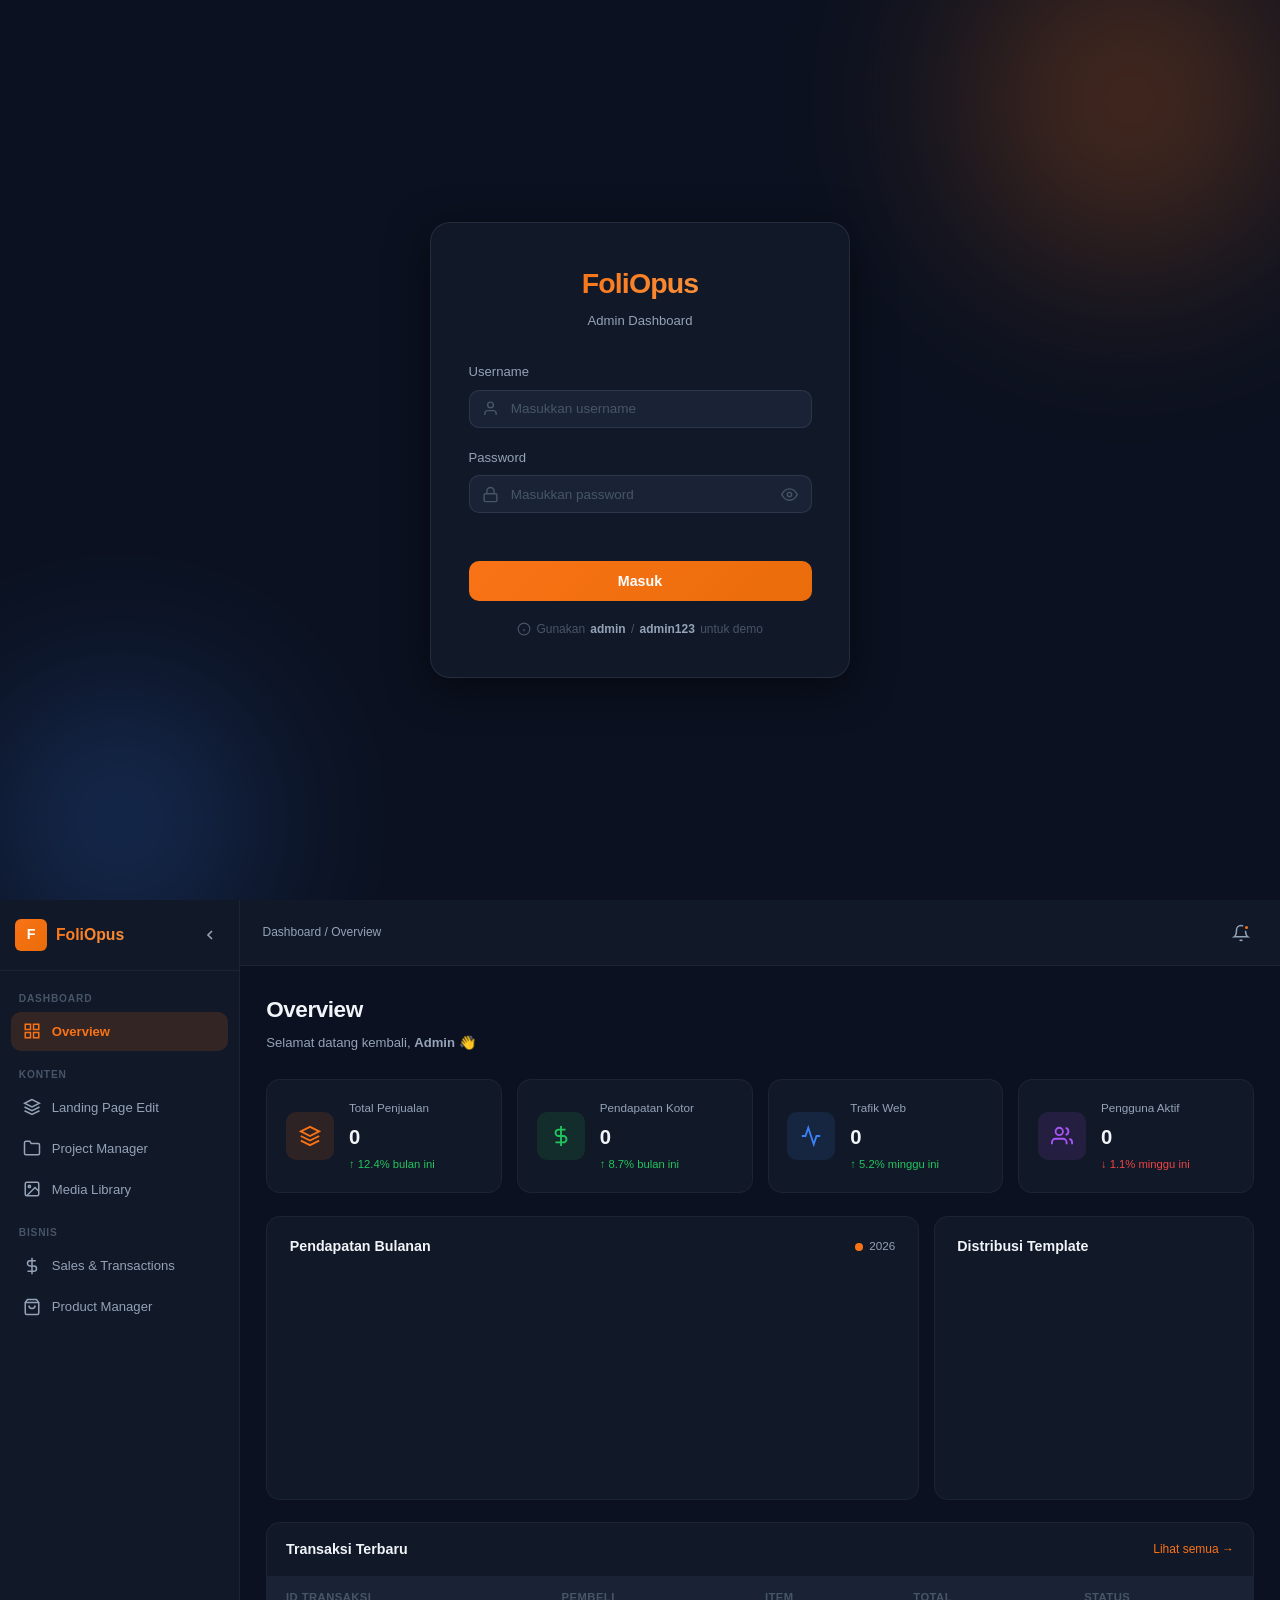
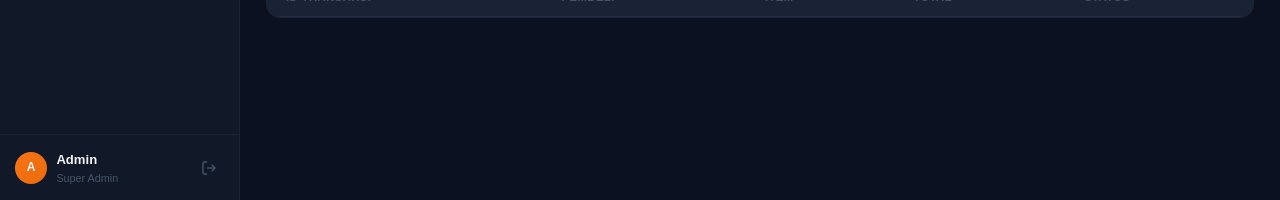
==== admin/index.html @ 8c96b535 "Update" ====
<!DOCTYPE html>
<html lang="id">
<head>
  <meta charset="UTF-8" />
  <meta name="viewport" content="width=device-width, initial-scale=1.0" />
  <title>FoliOpus Admin</title>
  <link rel="stylesheet" href="style.css" />
  <link rel="preconnect" href="[fonts.googleapis.com](https://fonts.googleapis.com)" />
  <link rel="preconnect" href="[fonts.gstatic.com](https://fonts.gstatic.com)" crossorigin />
  <link href="[fonts.googleapis.com](https://fonts.googleapis.com/css2?family=Inter:wght@300;400;500;600;700;800&display=swap)" rel="stylesheet" />
  <script src="[cdn.jsdelivr.net](https://cdn.jsdelivr.net/npm/chart.js@4.4.0/dist/chart.umd.min.js)"></script>
</head>
<body>
 <!-- ===================== LOGIN PAGE ===================== -->
  <div id="login-page" class="login-page">
    <div class="login-bg-orb orb-1"></div>
    <div class="login-bg-orb orb-2"></div>

    <div class="login-card">
      <div class="login-brand">
        <span class="brand-logo">FoliOpus</span>
        <p class="brand-subtitle">Admin Dashboard</p>
      </div>

      <form id="login-form" novalidate>
        <div class="form-group">
          <label for="username">Username</label>
          <div class="input-wrapper">
            <svg class="input-icon" viewBox="0 0 24 24" fill="none" stroke="currentColor" stroke-width="2">
              <path d="M20 21v-2a4 4 0 0 0-4-4H8a4 4 0 0 0-4 4v2"/>
              <circle cx="12" cy="7" r="4"/>
            </svg>
            <input type="text" id="username" placeholder="Masukkan username" autocomplete="username" />
          </div>
        </div>

        <div class="form-group">
          <label for="password">Password</label>
          <div class="input-wrapper">
            <svg class="input-icon" viewBox="0 0 24 24" fill="none" stroke="currentColor" stroke-width="2">
              <rect x="3" y="11" width="18" height="11" rx="2" ry="2"/>
              <path d="M7 11V7a5 5 0 0 1 10 0v4"/>
            </svg>
            <input type="password" id="password" placeholder="Masukkan password" autocomplete="current-password" />
            <button type="button" class="toggle-password" id="toggle-pw" aria-label="Toggle password">
              <svg id="eye-icon" viewBox="0 0 24 24" fill="none" stroke="currentColor" stroke-width="2">
                <path d="M1 12s4-8 11-8 11 8 11 8-4 8-11 8-11-8-11-8z"/>
                <circle cx="12" cy="12" r="3"/>
              </svg>
            </button>
          </div>
        </div>

        <div id="login-error" class="login-error" aria-live="polite"></div>

        <button type="submit" class="btn-login" id="btn-login">
          <span id="btn-login-text">Masuk</span>
          <span id="btn-login-spinner" class="spinner" hidden></span>
        </button>
      </form>

      <p class="login-hint">
        <svg viewBox="0 0 24 24" fill="none" stroke="currentColor" stroke-width="2" width="14" height="14">
          <circle cx="12" cy="12" r="10"/><path d="M12 16v-4M12 8h.01"/>
        </svg>
        Gunakan <strong>admin</strong> / <strong>admin123</strong> untuk demo
      </p>
    </div>
  </div>
  <!-- ===================== ADMIN APP ===================== -->
  <div id="admin-app" class="admin-app" hidden>

    <!-- SIDEBAR -->
    <aside class="sidebar" id="sidebar">
      <div class="sidebar-header">
        <div class="sidebar-brand">
          <div class="sidebar-brand-icon">F</div>
          <span>FoliOpus</span>
        </div>
        <button class="sidebar-toggle" id="sidebar-toggle" aria-label="Toggle Sidebar">
          <svg viewBox="0 0 24 24" fill="none" stroke="currentColor" stroke-width="2.5">
            <path d="M15 18l-6-6 6-6"/>
          </svg>
        </button>
      </div>

      <nav class="sidebar-nav">
        <!-- Dashboard -->
        <div class="nav-section">
          <span class="nav-section-label">Dashboard</span>
          <ul>
            <li>
              <a href="#" class="nav-link active" data-page="overview">
                <svg viewBox="0 0 24 24" fill="none" stroke="currentColor" stroke-width="2">
                  <rect x="3" y="3" width="7" height="7"/><rect x="14" y="3" width="7" height="7"/>
                  <rect x="3" y="14" width="7" height="7"/><rect x="14" y="14" width="7" height="7"/>
                </svg>
                <span>Overview</span>
              </a>
            </li>
          </ul>
        </div>

        <!-- Konten -->
        <div class="nav-section">
          <span class="nav-section-label">Konten</span>
          <ul>
            <li>
              <a href="#" class="nav-link" data-page="landing">
                <svg viewBox="0 0 24 24" fill="none" stroke="currentColor" stroke-width="2">
                  <path d="M12 2L2 7l10 5 10-5-10-5z"/>
                  <path d="M2 17l10 5 10-5M2 12l10 5 10-5"/>
                </svg>
                <span>Landing Page Edit</span>
              </a>
            </li>
            <li>
              <a href="#" class="nav-link" data-page="projects">
                <svg viewBox="0 0 24 24" fill="none" stroke="currentColor" stroke-width="2">
                  <path d="M22 19a2 2 0 0 1-2 2H4a2 2 0 0 1-2-2V5a2 2 0 0 1 2-2h5l2 3h9a2 2 0 0 1 2 2z"/>
                </svg>
                <span>Project Manager</span>
              </a>
            </li>
            <li>
              <a href="#" class="nav-link" data-page="media">
                <svg viewBox="0 0 24 24" fill="none" stroke="currentColor" stroke-width="2">
                  <rect x="3" y="3" width="18" height="18" rx="2"/>
                  <circle cx="8.5" cy="8.5" r="1.5"/>
                  <polyline points="21 15 16 10 5 21"/>
                </svg>
                <span>Media Library</span>
              </a>
            </li>
          </ul>
        </div>

        <!-- Bisnis -->
        <div class="nav-section">
          <span class="nav-section-label">Bisnis</span>
          <ul>
            <li>
              <a href="#" class="nav-link" data-page="sales">
                <svg viewBox="0 0 24 24" fill="none" stroke="currentColor" stroke-width="2">
                  <line x1="12" y1="1" x2="12" y2="23"/>
                  <path d="M17 5H9.5a3.5 3.5 0 0 0 0 7h5a3.5 3.5 0 0 1 0 7H6"/>
                </svg>
                <span>Sales & Transactions</span>
              </a>
            </li>
            <li>
              <a href="#" class="nav-link" data-page="products">
                <svg viewBox="0 0 24 24" fill="none" stroke="currentColor" stroke-width="2">
                  <path d="M6 2L3 6v14a2 2 0 0 0 2 2h14a2 2 0 0 0 2-2V6l-3-4z"/>
                  <line x1="3" y1="6" x2="21" y2="6"/><path d="M16 10a4 4 0 0 1-8 0"/>
                </svg>
                <span>Product Manager</span>
              </a>
            </li>
          </ul>
        </div>
      </nav>

      <div class="sidebar-footer">
        <div class="user-info">
          <div class="user-avatar">A</div>
          <div class="user-meta">
            <span class="user-name">Admin</span>
            <span class="user-role">Super Admin</span>
          </div>
        </div>
        <button class="btn-logout" id="btn-logout" title="Keluar">
          <svg viewBox="0 0 24 24" fill="none" stroke="currentColor" stroke-width="2">
            <path d="M9 21H5a2 2 0 0 1-2-2V5a2 2 0 0 1 2-2h4"/>
            <polyline points="16 17 21 12 16 7"/><line x1="21" y1="12" x2="9" y2="12"/>
          </svg>
        </button>
      </div>
    </aside>

    <!-- MAIN CONTENT -->
    <main class="main-content" id="main-content">

      <!-- TOP BAR -->
      <header class="topbar">
        <div class="topbar-left">
          <button class="mobile-menu-btn" id="mobile-menu-btn" aria-label="Open menu">
            <svg viewBox="0 0 24 24" fill="none" stroke="currentColor" stroke-width="2.5">
              <line x1="3" y1="6" x2="21" y2="6"/>
              <line x1="3" y1="12" x2="21" y2="12"/>
              <line x1="3" y1="18" x2="21" y2="18"/>
            </svg>
          </button>
          <div class="breadcrumb">
            <span id="breadcrumb-text">Dashboard / Overview</span>
          </div>
        </div>
        <div class="topbar-right">
          <div class="topbar-date" id="topbar-date"></div>
          <div class="topbar-notif">
            <svg viewBox="0 0 24 24" fill="none" stroke="currentColor" stroke-width="2">
              <path d="M18 8A6 6 0 0 0 6 8c0 7-3 9-3 9h18s-3-2-3-9"/>
              <path d="M13.73 21a2 2 0 0 1-3.46 0"/>
            </svg>
            <span class="notif-dot"></span>
          </div>
        </div>
      </header>

      <!-- PAGE VIEWS -->
      <div class="page-container">

        <!-- ===== OVERVIEW ===== -->
        <section class="page-view active" id="page-overview">
          <div class="page-header">
            <h1>Overview</h1>
            <p>Selamat datang kembali, <strong>Admin</strong> 👋</p>
          </div>

          <div class="stats-grid">
            <div class="stat-card">
              <div class="stat-icon" style="--icon-color: #f97316; --icon-bg: rgba(249,115,22,0.12)">
                <svg viewBox="0 0 24 24" fill="none" stroke="currentColor" stroke-width="2">
                  <path d="M12 2L2 7l10 5 10-5-10-5z"/><path d="M2 17l10 5 10-5M2 12l10 5 10-5"/>
                </svg>
              </div>
              <div class="stat-info">
                <span class="stat-label">Total Penjualan</span>
                <span class="stat-value" data-target="1284">0</span>
                <span class="stat-delta positive">↑ 12.4% bulan ini</span>
              </div>
            </div>
            <div class="stat-card">
              <div class="stat-icon" style="--icon-color: #22c55e; --icon-bg: rgba(34,197,94,0.12)">
                <svg viewBox="0 0 24 24" fill="none" stroke="currentColor" stroke-width="2">
                  <line x1="12" y1="1" x2="12" y2="23"/>
                  <path d="M17 5H9.5a3.5 3.5 0 0 0 0 7h5a3.5 3.5 0 0 1 0 7H6"/>
                </svg>
              </div>
              <div class="stat-info">
                <span class="stat-label">Pendapatan Kotor</span>
                <span class="stat-value" data-target="128400000" data-prefix="Rp " data-format="currency">0</span>
                <span class="stat-delta positive">↑ 8.7% bulan ini</span>
              </div>
            </div>
            <div class="stat-card">
              <div class="stat-icon" style="--icon-color: #3b82f6; --icon-bg: rgba(59,130,246,0.12)">
                <svg viewBox="0 0 24 24" fill="none" stroke="currentColor" stroke-width="2">
                  <polyline points="22 12 18 12 15 21 9 3 6 12 2 12"/>
                </svg>
              </div>
              <div class="stat-info">
                <span class="stat-label">Trafik Web</span>
                <span class="stat-value" data-target="45320">0</span>
                <span class="stat-delta positive">↑ 5.2% minggu ini</span>
              </div>
            </div>
            <div class="stat-card">
              <div class="stat-icon" style="--icon-color: #a855f7; --icon-bg: rgba(168,85,247,0.12)">
                <svg viewBox="0 0 24 24" fill="none" stroke="currentColor" stroke-width="2">
                  <path d="M17 21v-2a4 4 0 0 0-4-4H5a4 4 0 0 0-4 4v2"/>
                  <circle cx="9" cy="7" r="4"/>
                  <path d="M23 21v-2a4 4 0 0 0-3-3.87M16 3.13a4 4 0 0 1 0 7.75"/>
                </svg>
              </div>
              <div class="stat-info">
                <span class="stat-label">Pengguna Aktif</span>
                <span class="stat-value" data-target="3871">0</span>
                <span class="stat-delta negative">↓ 1.1% minggu ini</span>
              </div>
            </div>
          </div>

          <div class="overview-charts">
            <div class="chart-card wide">
              <div class="chart-header">
                <h3>Pendapatan Bulanan</h3>
                <div class="chart-legend">
                  <span class="legend-dot" style="background: var(--accent)"></span> 2026
                </div>
              </div>
              <canvas id="revenueChart" height="100"></canvas>
            </div>
            <div class="chart-card">
              <div class="chart-header"><h3>Distribusi Template</h3></div>
              <canvas id="templateChart" height="200"></canvas>
            </div>
          </div>

          <div class="recent-table-card">
            <div class="table-header">
              <h3>Transaksi Terbaru</h3>
              <a href="#" class="link-all" data-page="sales">Lihat semua →</a>
            </div>
            <div class="table-responsive">
              <table class="data-table">
                <thead>
                  <tr>
                    <th>ID Transaksi</th><th>Pembeli</th><th>Item</th><th>Total</th><th>Status</th>
                  </tr>
                </thead>
                <tbody id="overview-tx-body"></tbody>
              </table>
            </div>
          </div>
        </section>

        <!-- ===== LANDING PAGE EDIT ===== -->
        <section class="page-view" id="page-landing">
          <div class="page-header">
            <h1>Landing Page Edit</h1>
            <p>Dynamic Hero Manager — ubah konten utama halaman publik</p>
          </div>

          <div class="editor-layout">
            <!-- Form Panel -->
            <div class="editor-form-panel">
              <div class="form-card">
                <h3 class="form-section-title">
                  <svg viewBox="0 0 24 24" fill="none" stroke="currentColor" stroke-width="2" width="18" height="18">
                    <path d="M11 4H4a2 2 0 0 0-2 2v14a2 2 0 0 0 2 2h14a2 2 0 0 0 2-2v-7"/>
                    <path d="M18.5 2.5a2.121 2.121 0 0 1 3 3L12 15l-4 1 1-4 9.5-9.5z"/>
                  </svg>
                  Teks Hero
                </h3>
                <div class="form-row">
                  <label>Judul Utama</label>
                  <input type="text" id="lp-title" value="Bangun kariermu dengan FoliOpus" class="form-input" />
                </div>
                <div class="form-row">
                  <label>Tagline / Deskripsi</label>
                  <textarea id="lp-tagline" class="form-input form-textarea" rows="3">Bangun personal branding lewat portofolio digital interaktif yang menampilkan identitas dan karya terbaikmu secara elegan dan mudah diakses</textarea>
                </div>
                <div class="form-row">
                  <label>Teks Tombol CTA</label>
                  <input type="text" id="lp-cta" value="Coba FoliOpus Sekarang" class="form-input" />
                </div>
              </div>

              <div class="form-card">
                <h3 class="form-section-title">
                  <svg viewBox="0 0 24 24" fill="none" stroke="currentColor" stroke-width="2" width="18" height="18">
                    <circle cx="12" cy="12" r="10"/>
                    <path d="M12 8v4M12 16h.01"/>
                  </svg>
                  Warna & Visual
                </h3>
                <div class="form-row form-row-inline">
                  <div>
                    <label>Warna Aksen</label>
                    <div class="color-input-wrap">
                      <input type="color" id="lp-accent" value="#f97316" class="color-picker" />
                      <input type="text" id="lp-accent-hex" value="#f97316" class="form-input color-hex" />
                    </div>
                  </div>
                  <div>
                    <label>Warna Background</label>
                    <div class="color-input-wrap">
                      <input type="color" id="lp-bg" value="#0d1526" class="color-picker" />
                      <input type="text" id="lp-bg-hex" value="#0d1526" class="form-input color-hex" />
                    </div>
                  </div>
                </div>
                <div class="form-row">
                  <label>Gaya Background Hero</label>
                  <select id="lp-bg-style" class="form-input form-select">
                    <option value="solid">Solid Color</option>
                    <option value="gradient" selected>Gradient Radial</option>
                    <option value="mesh">Gradient Mesh</option>
                  </select>
                </div>
              </div>

              <div class="form-card">
                <h3 class="form-section-title">
                  <svg viewBox="0 0 24 24" fill="none" stroke="currentColor" stroke-width="2" width="18" height="18">
                    <polyline points="22 12 18 12 15 21 9 3 6 12 2 12"/>
                  </svg>
                  Fitur Unggulan
                </h3>
                <div id="features-list" class="features-list"></div>
                <button class="btn-secondary btn-sm" id="add-feature-btn">+ Tambah Fitur</button>
              </div>

              <div class="form-actions">
                <button class="btn-secondary" id="lp-reset">Reset</button>
                <button class="btn-primary" id="lp-save">
                  <svg viewBox="0 0 24 24" fill="none" stroke="currentColor" stroke-width="2" width="16" height="16">
                    <path d="M19 21H5a2 2 0 0 1-2-2V5a2 2 0 0 1 2-2h11l5 5v11a2 2 0 0 1-2 2z"/>
                    <polyline points="17 21 17 13 7 13 7 21"/>
                    <polyline points="7 3 7 8 15 8"/>
                  </svg>
                  Simpan Perubahan
                </button>
              </div>
            </div>

            <!-- Live Preview -->
            <div class="editor-preview-panel">
              <div class="preview-label">
                <svg viewBox="0 0 24 24" fill="none" stroke="currentColor" stroke-width="2" width="14" height="14">
                  <path d="M1 12s4-8 11-8 11 8 11 8-4 8-11 8-11-8-11-8z"/><circle cx="12" cy="12" r="3"/>
                </svg>
                Live Preview
              </div>
              <div class="preview-browser">
                <div class="browser-bar">
                  <div class="browser-dots">
                    <span></span><span></span><span></span>
                  </div>
                  <div class="browser-url">foliopus.id</div>
                </div>
                <div class="preview-content" id="lp-preview">
                  <!-- Rendered by JS -->
                </div>
              </div>
            </div>
          </div>
        </section>

        <!-- ===== PROJECT MANAGER ===== -->
        <section class="page-view" id="page-projects">
          <div class="page-header">
            <h1>Project Manager</h1>
            <p>Kelola proyek portofolio yang tampil di platform</p>
          </div>

          <div class="toolbar">
            <div class="search-box">
              <svg viewBox="0 0 24 24" fill="none" stroke="currentColor" stroke-width="2">
                <circle cx="11" cy="11" r="8"/><line x1="21" y1="21" x2="16.65" y2="16.65"/>
              </svg>
              <input type="text" id="project-search" placeholder="Cari proyek..." class="search-input" />
            </div>
            <button class="btn-primary" id="add-project-btn">
              <svg viewBox="0 0 24 24" fill="none" stroke="currentColor" stroke-width="2" width="16" height="16">
                <line x1="12" y1="5" x2="12" y2="19"/><line x1="5" y1="12" x2="19" y2="12"/>
              </svg>
              Tambah Proyek
            </button>
          </div>

          <div class="project-grid" id="project-grid"></div>
        </section>

        <!-- ===== MEDIA LIBRARY ===== -->
        <section class="page-view" id="page-media">
          <div class="page-header">
            <h1>Media Library</h1>
            <p>Manajemen aset gambar dan file media</p>
          </div>

          <div class="toolbar">
            <div class="search-box">
              <svg viewBox="0 0 24 24" fill="none" stroke="currentColor" stroke-width="2">
                <circle cx="11" cy="11" r="8"/><line x1="21" y1="21" x2="16.65" y2="16.65"/>
              </svg>
              <input type="text" placeholder="Cari media..." class="search-input" />
            </div>
            <div class="toolbar-right">
              <select class="form-input form-select select-sm">
                <option>Semua Tipe</option>
                <option>Gambar</option>
                <option>Banner</option>
                <option>Thumbnail</option>
              </select>
              <label class="btn-primary upload-label" for="media-upload">
                <svg viewBox="0 0 24 24" fill="none" stroke="currentColor" stroke-width="2" width="16" height="16">
                  <path d="M21 15v4a2 2 0 0 1-2 2H5a2 2 0 0 1-2-2v-4"/>
                  <polyline points="17 8 12 3 7 8"/><line x1="12" y1="3" x2="12" y2="15"/>
                </svg>
                Upload Media
              </label>
              <input type="file" id="media-upload" accept="image/*" hidden multiple />
            </div>
          </div>

          <div class="media-stats-bar">
            <span id="media-count">12 file</span>
            <span>·</span>
            <span>Kapasitas: <strong>24.6 MB</strong> / 5000 MB</span>
            <div class="storage-bar">
              <div class="storage-fill" style="width: 4.9%"></div>
            </div>
          </div>

          <div class="media-grid" id="media-grid"></div>
        </section>

        <!-- ===== SALES & TRANSACTIONS ===== -->
        <section class="page-view" id="page-sales">
          <div class="page-header">
            <h1>Sales & Transactions</h1>
            <p>Riwayat transaksi dan analitik pendapatan</p>
          </div>

          <div class="sales-charts">
            <div class="chart-card wide">
              <div class="chart-header">
                <h3>Pendapatan Harian (30 Hari Terakhir)</h3>
              </div>
              <canvas id="dailyRevenueChart" height="80"></canvas>
            </div>
            <div class="chart-card">
              <div class="chart-header"><h3>Status Transaksi</h3></div>
              <canvas id="statusChart" height="200"></canvas>
            </div>
          </div>

          <div class="table-card">
            <div class="table-header">
              <h3>Riwayat Transaksi</h3>
              <div class="table-actions">
                <div class="search-box">
                  <svg viewBox="0 0 24 24" fill="none" stroke="currentColor" stroke-width="2">
                    <circle cx="11" cy="11" r="8"/><line x1="21" y1="21" x2="16.65" y2="16.65"/>
                  </svg>
                  <input type="text" id="tx-search" placeholder="Cari transaksi..." class="search-input" />
                </div>
                <select id="tx-filter" class="form-input form-select select-sm">
                  <option value="all">Semua Status</option>
                  <option value="sukses">Sukses</option>
                  <option value="pending">Pending</option>
                  <option value="gagal">Gagal</option>
                </select>
              </div>
            </div>
            <div class="table-responsive">
              <table class="data-table">
                <thead>
                  <tr>
                    <th>ID Transaksi</th>
                    <th>Tanggal</th>
                    <th>Nama Pembeli</th>
                    <th>Item</th>
                    <th>Total</th>
                    <th>Status</th>
                    <th>Aksi</th>
                  </tr>
                </thead>
                <tbody id="tx-table-body"></tbody>
              </table>
            </div>
            <div class="pagination" id="tx-pagination"></div>
          </div>
        </section>

        <!-- ===== PRODUCT MANAGER ===== -->
        <section class="page-view" id="page-products">
          <div class="page-header">
            <h1>Product Manager</h1>
            <p>Kelola inventaris produk, harga, dan deskripsi</p>
          </div>

          <div class="product-layout">
            <!-- Product List -->
            <div class="product-list-panel">
              <div class="toolbar" style="margin-bottom: 1.25rem;">
                <h3 style="font-size: 1rem; font-weight: 600;">Daftar Produk</h3>
                <button class="btn-primary" id="add-product-btn">+ Tambah Produk</button>
              </div>
              <div id="product-cards"></div>
            </div>

            <!-- Product Form -->
            <div class="product-form-panel" id="product-form-panel">
              <div class="form-card">
                <h3 class="form-section-title" id="product-form-title">Detail Produk</h3>
                <input type="hidden" id="product-id" />
                <div class="form-row">
                  <label>Nama Produk</label>
                  <input type="text" id="product-name" class="form-input" placeholder="Nama produk" />
                </div>
                <div class="form-row">
                  <label>Deskripsi</label>
                  <textarea id="product-desc" class="form-input form-textarea" rows="3" placeholder="Deskripsi singkat produk"></textarea>
                </div>
                <div class="form-row form-row-inline">
                  <div>
                    <label>Harga (Rp)</label>
                    <input type="number" id="product-price" class="form-input" placeholder="0" min="0" />
                  </div>
                  <div>
                    <label>Stok</label>
                    <input type="number" id="product-stock" class="form-input" placeholder="0" min="0" />
                  </div>
                </div>
                <div class="form-row">
                  <label>Kategori</label>
                  <select id="product-category" class="form-input form-select">
                    <option value="starter">Starter</option>
                    <option value="pro">Pro</option>
                    <option value="premium">Premium</option>
                  </select>
                </div>
                <div class="form-row">
                  <label>Status</label>
                  <div class="toggle-group">
                    <label class="toggle-switch">
                      <input type="checkbox" id="product-active" checked />
                      <span class="toggle-slider"></span>
                    </label>
                    <span id="product-active-label">Aktif / Dijual</span>
                  </div>
                </div>
                <div class="form-actions">
                  <button class="btn-secondary" id="product-cancel">Batal</button>
                  <button class="btn-primary" id="product-save">Simpan Produk</button>
                </div>
              </div>
            </div>
          </div>
        </section>

      </div><!-- end page-container -->
    </main>
  </div><!-- end admin-app -->

  <!-- PROJECT MODAL -->
  <div class="modal-overlay" id="project-modal" hidden>
    <div class="modal">
      <div class="modal-header">
        <h3 id="modal-title">Tambah Proyek</h3>
        <button class="modal-close" id="modal-close">✕</button>
      </div>
      <div class="modal-body">
        <input type="hidden" id="modal-project-id" />
        <div class="form-row">
          <label>Nama Proyek</label>
          <input type="text" id="modal-project-name" class="form-input" placeholder="Nama proyek" />
        </div>
        <div class="form-row">
          <label>Kategori</label>
          <select id="modal-project-category" class="form-input form-select">
            <option>Web Design</option>
            <option>Branding</option>
            <option>UI/UX</option>
            <option>Mobile App</option>
            <option>Illustration</option>
          </select>
        </div>
        <div class="form-row">
          <label>Deskripsi</label>
          <textarea id="modal-project-desc" class="form-input form-textarea" rows="3" placeholder="Deskripsi proyek"></textarea>
        </div>
        <div class="form-row form-row-inline">
          <div>
            <label>Warna Thumbnail</label>
            <input type="color" id="modal-project-color" value="#f97316" class="color-picker" />
          </div>
          <div>
            <label>Status</label>
            <select id="modal-project-status" class="form-input form-select">
              <option value="published">Published</option>
              <option value="draft">Draft</option>
            </select>
          </div>
        </div>
      </div>
      <div class="modal-footer">
        <button class="btn-secondary" id="modal-cancel">Batal</button>
        <button class="btn-primary" id="modal-save">Simpan</button>
      </div>
    </div>
  </div>

  <!-- TOAST -->
  <div id="toast-container" class="toast-container"></div>

  <script src="script.js"></script>
</body>
</html>
---- admin/style.css ----
:root {
  --bg-base:        #0b1120;
  --bg-surface:     #111827;
  --bg-elevated:    #1a2336;
  --bg-hover:       #1f2d42;
  --bg-active:      #243044;

  --accent:         #f97316;
  --accent-hover:   #ea6c0a;
  --accent-muted:   rgba(249, 115, 22, 0.15);

  --text-primary:   #f1f5f9;
  --text-secondary: #94a3b8;
  --text-muted:     #475569;

  --border:         rgba(148, 163, 184, 0.08);
  --border-strong:  rgba(148, 163, 184, 0.15);

  --success:        #22c55e;
  --warning:        #eab308;
  --danger:         #ef4444;
  --info:           #3b82f6;

  --sidebar-width:       240px;
  --sidebar-collapsed:    68px;

  --radius-sm:    6px;
  --radius-md:    10px;
  --radius-lg:    14px;
  --radius-xl:    20px;
  --shadow-sm:    0 1px 3px rgba(0,0,0,0.4);
  --shadow-md:    0 4px 16px rgba(0,0,0,0.35);
  --shadow-lg:    0 10px 40px rgba(0,0,0,0.5);
  --transition:   0.2s ease;
}

*, *::before, *::after { box-sizing: border-box; margin: 0; padding: 0; }

html { font-size: 15px; scroll-behavior: smooth; }

body {
  font-family: 'Inter', -apple-system, BlinkMacSystemFont, sans-serif;
  background: var(--bg-base);
  color: var(--text-primary);
  line-height: 1.6;
  min-height: 100vh;
  overflow-x: hidden;
}

a { text-decoration: none; color: inherit; }
img { max-width: 100%; display: block; }
button { cursor: pointer; border: none; background: none; font-family: inherit; }
input, textarea, select { font-family: inherit; }
ul { list-style: none; }

::-webkit-scrollbar { width: 5px; height: 5px; }
::-webkit-scrollbar-track { background: transparent; }
::-webkit-scrollbar-thumb { background: var(--border-strong); border-radius: 99px; }

/* LOGIN PAGE */

.login-page {
  min-height: 100vh;
  display: flex;
  align-items: center;
  justify-content: center;
  background: var(--bg-base);
  position: relative;
  overflow: hidden;
}

.login-bg-orb {
  position: absolute;
  border-radius: 50%;
  filter: blur(80px);
  opacity: 0.35;
  pointer-events: none;
}
.orb-1 {
  width: 500px; height: 500px;
  background: radial-gradient(circle, #f97316 0%, transparent 70%);
  top: -150px; right: -100px;
}
.orb-2 {
  width: 400px; height: 400px;
  background: radial-gradient(circle, #3b82f6 0%, transparent 70%);
  bottom: -120px; left: -80px;
}

.login-card {
  position: relative;
  z-index: 1;
  background: var(--bg-surface);
  border: 1px solid var(--border-strong);
  border-radius: var(--radius-xl);
  padding: 2.5rem;
  width: min(420px, calc(100vw - 2rem));
  box-shadow: var(--shadow-lg);
  animation: fadeUp 0.4s ease both;
}

@keyframes fadeUp {
  from { opacity: 0; transform: translateY(20px); }
  to   { opacity: 1; transform: translateY(0); }
}

.login-brand {
  text-align: center;
  margin-bottom: 2rem;
}

.brand-logo {
  display: inline-block;
  font-size: 1.9rem;
  font-weight: 800;
  background: linear-gradient(135deg, #f97316, #fb923c);
  -webkit-background-clip: text;
  -webkit-text-fill-color: transparent;
  background-clip: text;
  letter-spacing: -0.03em;
}

.brand-subtitle {
  margin-top: 0.25rem;
  color: var(--text-secondary);
  font-size: 0.875rem;
}

.form-group {
  margin-bottom: 1.25rem;
}

.form-group label {
  display: block;
  margin-bottom: 0.5rem;
  font-size: 0.875rem;
  font-weight: 500;
  color: var(--text-secondary);
}

.input-wrapper {
  position: relative;
  display: flex;
  align-items: center;
}

.input-icon {
  position: absolute;
  left: 0.875rem;
  width: 17px; height: 17px;
  color: var(--text-muted);
  pointer-events: none;
  flex-shrink: 0;
}

.input-wrapper input {
  width: 100%;
  padding: 0.7rem 2.75rem;
  background: var(--bg-elevated);
  border: 1px solid var(--border-strong);
  border-radius: var(--radius-md);
  color: var(--text-primary);
  font-size: 0.9rem;
  transition: border-color var(--transition), box-shadow var(--transition);
  outline: none;
}

.input-wrapper input:focus {
  border-color: var(--accent);
  box-shadow: 0 0 0 3px var(--accent-muted);
}

.input-wrapper input::placeholder { color: var(--text-muted); }

.toggle-password {
  position: absolute;
  right: 0.875rem;
  width: 18px; height: 18px;
  color: var(--text-muted);
  display: flex; align-items: center; justify-content: center;
  transition: color var(--transition);
}
.toggle-password:hover { color: var(--text-secondary); }
.toggle-password svg { width: 17px; height: 17px; }

.login-error {
  font-size: 0.85rem;
  color: var(--danger);
  min-height: 1.2rem;
  margin-bottom: 0.75rem;
  text-align: center;
}

.btn-login {
  width: 100%;
  padding: 0.8rem;
  background: linear-gradient(135deg, var(--accent), var(--accent-hover));
  color: #fff;
  font-size: 0.95rem;
  font-weight: 600;
  border-radius: var(--radius-md);
  transition: opacity var(--transition), transform var(--transition);
  display: flex; align-items: center; justify-content: center; gap: 0.5rem;
}

.btn-login:hover { opacity: 0.9; transform: translateY(-1px); }
.btn-login:active { transform: translateY(0); }

.spinner {
  width: 18px; height: 18px;
  border: 2px solid rgba(255,255,255,0.3);
  border-top-color: #fff;
  border-radius: 50%;
  animation: spin 0.7s linear infinite;
}

@keyframes spin { to { transform: rotate(360deg); } }

.login-hint {
  margin-top: 1.25rem;
  text-align: center;
  font-size: 0.8rem;
  color: var(--text-muted);
  display: flex; align-items: center; justify-content: center; gap: 0.35rem;
}
.login-hint strong { color: var(--text-secondary); }

/* ADMIN APP LAYOUT */

.admin-app {
  display: flex;
  height: 100vh;
  overflow: hidden;
}

.sidebar {
  width: var(--sidebar-width);
  background: var(--bg-surface);
  border-right: 1px solid var(--border);
  display: flex;
  flex-direction: column;
  transition: width var(--transition);
  flex-shrink: 0;
  overflow: hidden;
  z-index: 100;
}

.sidebar.collapsed {
  width: var(--sidebar-collapsed);
}

.sidebar-header {
  display: flex;
  align-items: center;
  justify-content: space-between;
  padding: 1.25rem 1rem;
  border-bottom: 1px solid var(--border);
  min-height: 66px;
}

.sidebar-brand {
  display: flex;
  align-items: center;
  gap: 0.6rem;
  overflow: hidden;
  white-space: nowrap;
}

.sidebar-brand-icon {
  width: 32px; height: 32px;
  background: linear-gradient(135deg, var(--accent), var(--accent-hover));
  border-radius: var(--radius-sm);
  display: flex; align-items: center; justify-content: center;
  font-weight: 800;
  font-size: 0.95rem;
  flex-shrink: 0;
  color: #fff;
}

.sidebar-brand span {
  font-weight: 700;
  font-size: 1.05rem;
  background: linear-gradient(135deg, #f97316, #fb923c);
  -webkit-background-clip: text;
  -webkit-text-fill-color: transparent;
  background-clip: text;
  transition: opacity var(--transition), width var(--transition);
}

.sidebar.collapsed .sidebar-brand span { opacity: 0; width: 0; }
.sidebar.collapsed .nav-section-label { opacity: 0; }
.sidebar.collapsed .nav-link span { opacity: 0; width: 0; overflow: hidden; }

.sidebar-toggle {
  width: 28px; height: 28px;
  border-radius: var(--radius-sm);
  display: flex; align-items: center; justify-content: center;
  color: var(--text-secondary);
  transition: background var(--transition), color var(--transition), transform var(--transition);
  flex-shrink: 0;
}
.sidebar-toggle:hover { background: var(--bg-hover); color: var(--text-primary); }
.sidebar-toggle svg { width: 16px; height: 16px; }
.sidebar.collapsed .sidebar-toggle { transform: rotate(180deg); }

.sidebar-nav {
  flex: 1;
  overflow-y: auto;
  overflow-x: hidden;
  padding: 0.75rem 0.75rem;
}

.nav-section { margin-bottom: 0.5rem; }

.nav-section-label {
  display: block;
  font-size: 0.68rem;
  font-weight: 600;
  text-transform: uppercase;
  letter-spacing: 0.08em;
  color: var(--text-muted);
  padding: 0.6rem 0.5rem 0.3rem;
  white-space: nowrap;
  transition: opacity var(--transition);
}

.nav-link {
  display: flex;
  align-items: center;
  gap: 0.75rem;
  padding: 0.6rem 0.75rem;
  border-radius: var(--radius-md);
  color: var(--text-secondary);
  font-size: 0.875rem;
  font-weight: 500;
  white-space: nowrap;
  transition: background var(--transition), color var(--transition);
  margin-bottom: 2px;
}

.nav-link svg {
  width: 18px; height: 18px;
  flex-shrink: 0;
  transition: color var(--transition);
}

.nav-link span { transition: opacity var(--transition), width var(--transition); }

.nav-link:hover {
  background: var(--bg-hover);
  color: var(--text-primary);
}

.nav-link.active {
  background: var(--accent-muted);
  color: var(--accent);
  font-weight: 600;
}

.nav-link.active svg { color: var(--accent); }

.sidebar-footer {
  padding: 0.875rem 1rem;
  border-top: 1px solid var(--border);
  display: flex;
  align-items: center;
  gap: 0.75rem;
  overflow: hidden;
}

.user-info {
  display: flex;
  align-items: center;
  gap: 0.625rem;
  flex: 1;
  overflow: hidden;
  min-width: 0;
}

.user-avatar {
  width: 32px; height: 32px;
  background: linear-gradient(135deg, var(--accent), var(--accent-hover));
  border-radius: 50%;
  display: flex; align-items: center; justify-content: center;
  font-weight: 700;
  font-size: 0.8rem;
  flex-shrink: 0;
}

.user-meta {
  overflow: hidden;
  white-space: nowrap;
  transition: opacity var(--transition), width var(--transition);
}
.sidebar.collapsed .user-meta { opacity: 0; width: 0; }

.user-name {
  display: block;
  font-size: 0.875rem;
  font-weight: 600;
  color: var(--text-primary);
}

.user-role {
  display: block;
  font-size: 0.72rem;
  color: var(--text-muted);
}

.btn-logout {
  width: 30px; height: 30px;
  border-radius: var(--radius-sm);
  display: flex; align-items: center; justify-content: center;
  color: var(--text-muted);
  transition: background var(--transition), color var(--transition);
  flex-shrink: 0;
}
.btn-logout:hover { background: rgba(239,68,68,0.15); color: var(--danger); }
.btn-logout svg { width: 16px; height: 16px; }

/* MAIN CONTENT */
.main-content {
  flex: 1;
  display: flex;
  flex-direction: column;
  overflow: hidden;
  min-width: 0;
}

/* TOPBAR */
.topbar {
  height: 66px;
  background: var(--bg-surface);
  border-bottom: 1px solid var(--border);
  display: flex;
  align-items: center;
  justify-content: space-between;
  padding: 0 1.5rem;
  flex-shrink: 0;
  gap: 1rem;
}

.topbar-left {
  display: flex; align-items: center; gap: 0.875rem;
}

.mobile-menu-btn {
  display: none;
  width: 34px; height: 34px;
  border-radius: var(--radius-sm);
  align-items: center; justify-content: center;
  color: var(--text-secondary);
  transition: background var(--transition);
}
.mobile-menu-btn svg { width: 18px; height: 18px; }
.mobile-menu-btn:hover { background: var(--bg-hover); }

.breadcrumb {
  font-size: 0.8rem;
  color: var(--text-secondary);
}

.topbar-right {
  display: flex; align-items: center; gap: 1rem;
}

.topbar-date {
  font-size: 0.8rem;
  color: var(--text-muted);
}

.topbar-notif {
  position: relative;
  width: 34px; height: 34px;
  display: flex; align-items: center; justify-content: center;
  color: var(--text-secondary);
  cursor: pointer;
  border-radius: var(--radius-sm);
  transition: background var(--transition);
}
.topbar-notif:hover { background: var(--bg-hover); }
.topbar-notif svg { width: 18px; height: 18px; }
.notif-dot {
  position: absolute;
  top: 8px; right: 8px;
  width: 7px; height: 7px;
  background: var(--accent);
  border-radius: 50%;
  border: 2px solid var(--bg-surface);
}

/* PAGE CONTAINER */
.page-container {
  flex: 1;
  overflow-y: auto;
  padding: 1.75rem;
}

.page-view { display: none; animation: pageIn 0.2s ease both; }
.page-view.active { display: block; }

@keyframes pageIn {
  from { opacity: 0; transform: translateY(8px); }
  to   { opacity: 1; transform: translateY(0); }
}

.page-header {
  margin-bottom: 1.75rem;
}
.page-header h1 {
  font-size: 1.5rem;
  font-weight: 700;
  letter-spacing: -0.02em;
}
.page-header p {
  margin-top: 0.25rem;
  color: var(--text-secondary);
  font-size: 0.875rem;
}

/* OVERVIEW PAGE */

.stats-grid {
  display: grid;
  grid-template-columns: repeat(auto-fill, minmax(220px, 1fr));
  gap: 1rem;
  margin-bottom: 1.5rem;
}

.stat-card {
  background: var(--bg-surface);
  border: 1px solid var(--border);
  border-radius: var(--radius-lg);
  padding: 1.25rem;
  display: flex;
  align-items: center;
  gap: 1rem;
  transition: border-color var(--transition), transform var(--transition);
}

.stat-card:hover { border-color: var(--border-strong); transform: translateY(-2px); }

.stat-icon {
  width: 48px; height: 48px;
  border-radius: var(--radius-md);
  background: var(--icon-bg);
  color: var(--icon-color);
  display: flex; align-items: center; justify-content: center;
  flex-shrink: 0;
}
.stat-icon svg { width: 22px; height: 22px; }

.stat-info { min-width: 0; }
.stat-label {
  display: block;
  font-size: 0.78rem;
  color: var(--text-secondary);
  font-weight: 500;
  margin-bottom: 0.2rem;
}
.stat-value {
  display: block;
  font-size: 1.35rem;
  font-weight: 700;
  letter-spacing: -0.02em;
  white-space: nowrap;
  overflow: hidden;
  text-overflow: ellipsis;
}
.stat-delta {
  display: block;
  font-size: 0.75rem;
  margin-top: 0.15rem;
  font-weight: 500;
}
.stat-delta.positive { color: var(--success); }
.stat-delta.negative { color: var(--danger); }

.overview-charts, .sales-charts {
  display: grid;
  grid-template-columns: 1fr 320px;
  gap: 1rem;
  margin-bottom: 1.5rem;
}

.chart-card {
  background: var(--bg-surface);
  border: 1px solid var(--border);
  border-radius: var(--radius-lg);
  padding: 1.25rem 1.5rem;
}

.chart-card.wide { /* already full column */ }

.chart-header {
  display: flex;
  align-items: center;
  justify-content: space-between;
  margin-bottom: 1rem;
}
.chart-header h3 {
  font-size: 0.95rem;
  font-weight: 600;
}

.chart-legend {
  display: flex; align-items: center; gap: 0.4rem;
  font-size: 0.78rem;
  color: var(--text-secondary);
}
.legend-dot {
  width: 8px; height: 8px;
  border-radius: 50%;
  display: inline-block;
}

.recent-table-card, .table-card {
  background: var(--bg-surface);
  border: 1px solid var(--border);
  border-radius: var(--radius-lg);
  overflow: hidden;
}

.table-header {
  display: flex;
  align-items: center;
  justify-content: space-between;
  padding: 1rem 1.25rem;
  border-bottom: 1px solid var(--border);
  gap: 1rem;
  flex-wrap: wrap;
}
.table-header h3 { font-size: 0.95rem; font-weight: 600; }

.table-actions {
  display: flex; align-items: center; gap: 0.75rem; flex-wrap: wrap;
}

.link-all {
  font-size: 0.8rem;
  color: var(--accent);
  transition: opacity var(--transition);
}
.link-all:hover { opacity: 0.8; }

.table-responsive { overflow-x: auto; }

.data-table {
  width: 100%;
  border-collapse: collapse;
  font-size: 0.875rem;
}

.data-table th {
  text-align: left;
  padding: 0.7rem 1.25rem;
  font-size: 0.75rem;
  font-weight: 600;
  text-transform: uppercase;
  letter-spacing: 0.04em;
  color: var(--text-muted);
  border-bottom: 1px solid var(--border);
  white-space: nowrap;
  background: var(--bg-elevated);
}

.data-table td {
  padding: 0.8rem 1.25rem;
  border-bottom: 1px solid var(--border);
  color: var(--text-secondary);
  vertical-align: middle;
}

.data-table tr:last-child td { border-bottom: none; }

.data-table tbody tr {
  transition: background var(--transition);
}
.data-table tbody tr:hover { background: var(--bg-hover); }

.badge {
  display: inline-flex;
  align-items: center;
  padding: 0.2rem 0.65rem;
  border-radius: 999px;
  font-size: 0.73rem;
  font-weight: 600;
  letter-spacing: 0.02em;
}
.badge-success { background: rgba(34,197,94,0.12); color: var(--success); }
.badge-warning { background: rgba(234,179,8,0.12); color: var(--warning); }
.badge-danger  { background: rgba(239,68,68,0.12); color: var(--danger); }

.pagination {
  display: flex;
  align-items: center;
  justify-content: flex-end;
  gap: 0.4rem;
  padding: 0.875rem 1.25rem;
  border-top: 1px solid var(--border);
}

.pagination button {
  width: 32px; height: 32px;
  border-radius: var(--radius-sm);
  font-size: 0.8rem;
  font-weight: 500;
  color: var(--text-secondary);
  transition: background var(--transition), color var(--transition);
}
.pagination button:hover { background: var(--bg-hover); color: var(--text-primary); }
.pagination button.active { background: var(--accent-muted); color: var(--accent); font-weight: 700; }

/* LANDING PAGE EDITOR */

.editor-layout {
  display: grid;
  grid-template-columns: 1fr 1fr;
  gap: 1.5rem;
  align-items: start;
}

.editor-form-panel { display: flex; flex-direction: column; gap: 1.25rem; }

.form-card {
  background: var(--bg-surface);
  border: 1px solid var(--border);
  border-radius: var(--radius-lg);
  padding: 1.25rem;
}

.form-section-title {
  display: flex;
  align-items: center;
  gap: 0.5rem;
  font-size: 0.9rem;
  font-weight: 600;
  margin-bottom: 1rem;
  padding-bottom: 0.75rem;
  border-bottom: 1px solid var(--border);
  color: var(--text-primary);
}

.form-row {
  margin-bottom: 1rem;
}
.form-row:last-child { margin-bottom: 0; }

.form-row label {
  display: block;
  font-size: 0.8rem;
  font-weight: 500;
  color: var(--text-secondary);
  margin-bottom: 0.4rem;
}

.form-input {
  width: 100%;
  padding: 0.625rem 0.875rem;
  background: var(--bg-elevated);
  border: 1px solid var(--border-strong);
  border-radius: var(--radius-sm);
  color: var(--text-primary);
  font-size: 0.875rem;
  outline: none;
  transition: border-color var(--transition), box-shadow var(--transition);
}
.form-input:focus {
  border-color: var(--accent);
  box-shadow: 0 0 0 3px var(--accent-muted);
}
.form-input::placeholder { color: var(--text-muted); }

.form-textarea { resize: vertical; min-height: 80px; }

.form-select {
  cursor: pointer;
  appearance: none;
  background-image: url("data:image/svg+xml,%3Csvg xmlns='[w3.org](http://www.w3.org/2000/svg)' viewBox='0 0 24 24' fill='none' stroke='%2394a3b8' stroke-width='2'%3E%3Cpolyline points='6 9 12 15 18 9'/%3E%3C/svg%3E");
  background-repeat: no-repeat;
  background-position: right 0.75rem center;
  background-size: 14px;
  padding-right: 2.5rem;
}

.select-sm { width: auto; padding: 0.45rem 2rem 0.45rem 0.75rem; font-size: 0.8rem; }

.form-row-inline {
  display: grid;
  grid-template-columns: 1fr 1fr;
  gap: 0.75rem;
  margin-bottom: 1rem;
}

.color-input-wrap {
  display: flex; align-items: center; gap: 0.5rem;
}

.color-picker {
  width: 36px; height: 36px;
  border: none; border-radius: var(--radius-sm);
  cursor: pointer; padding: 2px;
  background: var(--bg-elevated);
  flex-shrink: 0;
}

.color-hex { flex: 1; }

.features-list { display: flex; flex-direction: column; gap: 0.5rem; margin-bottom: 0.75rem; }

.feature-item {
  display: flex; align-items: center; gap: 0.5rem;
}

.feature-item input {
  flex: 1;
  padding: 0.5rem 0.75rem;
  background: var(--bg-elevated);
  border: 1px solid var(--border-strong);
  border-radius: var(--radius-sm);
  color: var(--text-primary);
  font-size: 0.8rem;
  outline: none;
}
.feature-item input:focus { border-color: var(--accent); }

.feature-del {
  width: 28px; height: 28px;
  border-radius: var(--radius-sm);
  display: flex; align-items: center; justify-content: center;
  color: var(--text-muted);
  transition: background var(--transition), color var(--transition);
  flex-shrink: 0;
}
.feature-del:hover { background: rgba(239,68,68,0.12); color: var(--danger); }

.form-actions {
  display: flex; gap: 0.75rem; justify-content: flex-end; margin-top: 0.5rem;
}

.btn-primary {
  display: inline-flex; align-items: center; gap: 0.4rem;
  padding: 0.6rem 1.2rem;
  background: linear-gradient(135deg, var(--accent), var(--accent-hover));
  color: #fff;
  font-size: 0.875rem;
  font-weight: 600;
  border-radius: var(--radius-md);
  transition: opacity var(--transition), transform var(--transition);
  white-space: nowrap;
}
.btn-primary:hover { opacity: 0.9; transform: translateY(-1px); }
.btn-primary:active { transform: translateY(0); }

.btn-secondary {
  display: inline-flex; align-items: center; gap: 0.4rem;
  padding: 0.6rem 1.2rem;
  background: var(--bg-elevated);
  border: 1px solid var(--border-strong);
  color: var(--text-secondary);
  font-size: 0.875rem;
  font-weight: 500;
  border-radius: var(--radius-md);
  transition: background var(--transition), color var(--transition);
  white-space: nowrap;
}
.btn-secondary:hover { background: var(--bg-hover); color: var(--text-primary); }

.btn-sm { padding: 0.4rem 0.875rem; font-size: 0.8rem; }

.btn-icon {
  width: 30px; height: 30px;
  border-radius: var(--radius-sm);
  display: inline-flex; align-items: center; justify-content: center;
  font-size: 0.8rem;
  transition: background var(--transition), color var(--transition);
}
.btn-icon-edit  { background: rgba(59,130,246,0.1); color: var(--info); }
.btn-icon-delete{ background: rgba(239,68,68,0.1); color: var(--danger); }
.btn-icon-edit:hover  { background: rgba(59,130,246,0.25); }
.btn-icon-delete:hover{ background: rgba(239,68,68,0.25); }

.editor-preview-panel { position: sticky; top: 0; }

.preview-label {
  display: inline-flex;
  align-items: center;
  gap: 0.35rem;
  font-size: 0.75rem;
  font-weight: 500;
  color: var(--text-muted);
  margin-bottom: 0.5rem;
}

.preview-browser {
  border-radius: var(--radius-lg);
  border: 1px solid var(--border-strong);
  overflow: hidden;
  box-shadow: var(--shadow-md);
}

.browser-bar {
  background: var(--bg-elevated);
  padding: 0.6rem 0.875rem;
  display: flex;
  align-items: center;
  gap: 0.875rem;
  border-bottom: 1px solid var(--border);
}

.browser-dots { display: flex; gap: 0.35rem; }
.browser-dots span {
  width: 10px; height: 10px;
  border-radius: 50%;
  background: var(--border-strong);
}
.browser-dots span:nth-child(1) { background: #ef4444; }
.browser-dots span:nth-child(2) { background: #eab308; }
.browser-dots span:nth-child(3) { background: #22c55e; }

.browser-url {
  font-size: 0.75rem;
  color: var(--text-muted);
  background: var(--bg-base);
  padding: 0.2rem 0.75rem;
  border-radius: 999px;
  flex: 1;
  text-align: center;
}

.preview-content {
  min-height: 380px;
  overflow: hidden;
  position: relative;
}

/* PROJECT MANAGER */

.toolbar {
  display: flex;
  align-items: center;
  justify-content: space-between;
  gap: 0.875rem;
  margin-bottom: 1.5rem;
  flex-wrap: wrap;
}

.toolbar-right { display: flex; align-items: center; gap: 0.75rem; }

.search-box {
  position: relative;
  display: flex; align-items: center;
}
.search-box svg {
  position: absolute;
  left: 0.7rem;
  width: 15px; height: 15px;
  color: var(--text-muted);
  pointer-events: none;
}
.search-input {
  padding: 0.55rem 0.875rem 0.55rem 2.2rem;
  background: var(--bg-surface);
  border: 1px solid var(--border-strong);
  border-radius: var(--radius-md);
  color: var(--text-primary);
  font-size: 0.875rem;
  outline: none;
  min-width: 220px;
  transition: border-color var(--transition);
}
.search-input:focus { border-color: var(--accent); }
.search-input::placeholder { color: var(--text-muted); }

.project-grid {
  display: grid;
  grid-template-columns: repeat(auto-fill, minmax(260px, 1fr));
  gap: 1rem;
}

.project-card {
  background: var(--bg-surface);
  border: 1px solid var(--border);
  border-radius: var(--radius-lg);
  overflow: hidden;
  transition: border-color var(--transition), transform var(--transition);
}
.project-card:hover { border-color: var(--border-strong); transform: translateY(-3px); }

.project-thumb {
  height: 140px;
  display: flex; align-items: center; justify-content: center;
  font-size: 2.5rem;
  font-weight: 800;
  color: rgba(255,255,255,0.9);
}

.project-body { padding: 1rem; }

.project-name {
  font-weight: 600;
  font-size: 0.9rem;
  margin-bottom: 0.2rem;
}

.project-cat {
  font-size: 0.75rem;
  color: var(--text-muted);
  margin-bottom: 0.5rem;
}

.project-desc {
  font-size: 0.8rem;
  color: var(--text-secondary);
  margin-bottom: 0.875rem;
  line-height: 1.5;
  display: -webkit-box;
  -webkit-line-clamp: 2;
  line-clamp: 2;
  -webkit-box-orient: vertical;
  overflow: hidden;
}

.project-footer {
  display: flex;
  align-items: center;
  justify-content: space-between;
}

.project-actions { display: flex; gap: 0.4rem; }

/* MEDIA LIBRARY */

.media-stats-bar {
  display: flex;
  align-items: center;
  gap: 0.5rem;
  font-size: 0.8rem;
  color: var(--text-secondary);
  margin-bottom: 1.25rem;
  flex-wrap: wrap;
}

.storage-bar {
  flex: 1;
  max-width: 200px;
  height: 6px;
  background: var(--bg-elevated);
  border-radius: 999px;
  overflow: hidden;
}
.storage-fill {
  height: 100%;
  background: linear-gradient(90deg, var(--accent), var(--accent-hover));
  border-radius: 999px;
}

.media-grid {
  display: grid;
  grid-template-columns: repeat(auto-fill, minmax(150px, 1fr));
  gap: 0.875rem;
}

.media-item {
  border-radius: var(--radius-md);
  overflow: hidden;
  border: 1px solid var(--border);
  cursor: pointer;
  transition: border-color var(--transition), transform var(--transition);
  background: var(--bg-surface);
}
.media-item:hover { border-color: var(--accent); transform: translateY(-2px); }

.media-thumb {
  aspect-ratio: 1;
  display: flex;
  align-items: center;
  justify-content: center;
  font-size: 2rem;
  color: rgba(255,255,255,0.5);
  position: relative;
  overflow: hidden;
}

.media-thumb img {
  width: 100%; height: 100%;
  object-fit: cover;
  position: absolute; inset: 0;
}

.media-info {
  padding: 0.5rem 0.625rem;
  border-top: 1px solid var(--border);
}
.media-filename {
  font-size: 0.72rem;
  color: var(--text-secondary);
  white-space: nowrap;
  overflow: hidden;
  text-overflow: ellipsis;
}
.media-size {
  font-size: 0.68rem;
  color: var(--text-muted);
  margin-top: 0.1rem;
}

.upload-label {
  cursor: pointer;
}

.media-item {
  position: relative;
}

.media-delete {
  position: absolute;
  top: 8px;
  right: 8px;
  width: 28px;
  height: 28px;
  border: none;
  border-radius: 50%;
  background: rgba(220,38,38,0.9);
  color: white;
  cursor: pointer;
  z-index: 10;
  opacity: 0;
  transition: all 0.2s ease;
}

.media-item:hover .media-delete {
  opacity: 1;
}

.media-delete:hover {
  transform: scale(1.1);
}
/* PRODUCT MANAGER */

.product-layout {
  display: grid;
  grid-template-columns: 1fr 360px;
  gap: 1.5rem;
  align-items: start;
}

.product-list-panel {
  background: var(--bg-surface);
  border: 1px solid var(--border);
  border-radius: var(--radius-lg);
  padding: 1.25rem;
}

.product-card {
  display: flex;
  align-items: center;
  gap: 1rem;
  padding: 0.875rem;
  border-radius: var(--radius-md);
  border: 1px solid var(--border);
  margin-bottom: 0.75rem;
  background: var(--bg-elevated);
  transition: border-color var(--transition);
  cursor: pointer;
}
.product-card:last-child { margin-bottom: 0; }
.product-card:hover, .product-card.selected { border-color: var(--accent); }
.product-card.selected { background: var(--accent-muted); }

.product-card-icon {
  width: 44px; height: 44px;
  border-radius: var(--radius-md);
  display: flex; align-items: center; justify-content: center;
  font-size: 1.1rem;
  flex-shrink: 0;
}

.product-card-info { flex: 1; min-width: 0; }
.product-card-name {
  font-weight: 600;
  font-size: 0.875rem;
  white-space: nowrap; overflow: hidden; text-overflow: ellipsis;
}
.product-card-price {
  font-size: 0.8rem;
  color: var(--accent);
  font-weight: 600;
}

.product-card-actions { display: flex; gap: 0.3rem; }

.product-form-panel { position: sticky; top: 0; }

/* Toggle Switch */
.toggle-group { display: flex; align-items: center; gap: 0.75rem; }

.toggle-switch {
  position: relative;
  width: 42px; height: 24px;
  flex-shrink: 0;
}
.toggle-switch input { opacity: 0; width: 0; height: 0; }

.toggle-slider {
  position: absolute;
  inset: 0;
  background: var(--bg-hover);
  border-radius: 999px;
  cursor: pointer;
  transition: background var(--transition);
}
.toggle-slider::before {
  content: '';
  position: absolute;
  width: 18px; height: 18px;
  left: 3px; top: 3px;
  background: #fff;
  border-radius: 50%;
  transition: transform var(--transition);
}
.toggle-switch input:checked + .toggle-slider { background: var(--success); }
.toggle-switch input:checked + .toggle-slider::before { transform: translateX(18px); }

#product-active-label { font-size: 0.875rem; color: var(--text-secondary); }

/* MODAL */

.modal-overlay {
  position: fixed;
  inset: 0;
  background: rgba(0,0,0,0.65);
  display: none;
  align-items: center;
  justify-content: center;
  z-index: 999;
  padding: 1rem;
  animation: fadeIn 0.15s ease;
  
}

@keyframes fadeIn { from { opacity: 0; } to { opacity: 1; } }

.modal {
  background: var(--bg-surface);
  border: 1px solid var(--border-strong);
  border-radius: var(--radius-xl);
  width: min(480px, 100%);
  box-shadow: var(--shadow-lg);
  animation: fadeUp 0.2s ease;
}

.modal-header {
  display: flex;
  align-items: center;
  justify-content: space-between;
  padding: 1.25rem 1.5rem;
  border-bottom: 1px solid var(--border);
}
.modal-header h3 { font-size: 1rem; font-weight: 600; }

.modal-close {
  width: 28px; height: 28px;
  border-radius: var(--radius-sm);
  display: flex; align-items: center; justify-content: center;
  font-size: 0.85rem;
  color: var(--text-secondary);
  transition: background var(--transition), color var(--transition);
}
.modal-close:hover { background: rgba(239,68,68,0.15); color: var(--danger); }

.modal-body { padding: 1.5rem; display: flex; flex-direction: column; gap: 0; }
.modal-body .form-row { margin-bottom: 1rem; }
.modal-body .form-row:last-child { margin-bottom: 0; }

.modal-footer {
  display: flex;
  justify-content: flex-end;
  gap: 0.75rem;
  padding: 1rem 1.5rem;
  border-top: 1px solid var(--border);
}

/* TOAST */

.toast-container {
  position: fixed;
  bottom: 1.5rem; right: 1.5rem;
  display: flex; flex-direction: column; gap: 0.5rem;
  z-index: 9999;
}

.toast {
  display: flex;
  align-items: center;
  gap: 0.625rem;
  padding: 0.75rem 1rem;
  background: var(--bg-elevated);
  border: 1px solid var(--border-strong);
  border-radius: var(--radius-md);
  box-shadow: var(--shadow-md);
  font-size: 0.875rem;
  font-weight: 500;
  min-width: 260px;
  max-width: 340px;
  animation: slideInRight 0.25s ease both;
  border-left: 3px solid var(--accent);
}

.toast.toast-success { border-left-color: var(--success); }
.toast.toast-error   { border-left-color: var(--danger); }
.toast.toast-warning { border-left-color: var(--warning); }

.toast-dot {
  width: 8px; height: 8px;
  border-radius: 50%;
  flex-shrink: 0;
  background: var(--accent);
}
.toast.toast-success .toast-dot { background: var(--success); }
.toast.toast-error   .toast-dot { background: var(--danger); }
.toast.toast-warning .toast-dot { background: var(--warning); }

.toast-out { animation: slideOutRight 0.2s ease forwards; }

@keyframes slideInRight {
  from { opacity: 0; transform: translateX(40px); }
  to   { opacity: 1; transform: translateX(0); }
}
@keyframes slideOutRight {
  to { opacity: 0; transform: translateX(40px); }
}

/* PREVIEW RENDER (Landing Page) */

.lp-preview-nav {
  display: flex;
  align-items: center;
  justify-content: space-between;
  padding: 0.6rem 1rem;
  font-size: 0.7rem;
  border-bottom: 1px solid rgba(255,255,255,0.08);
}
.lp-preview-logo { font-weight: 800; letter-spacing: -0.03em; }
.lp-preview-links { display: flex; gap: 0.75rem; opacity: 0.6; }
.lp-preview-btn {
  padding: 0.2rem 0.6rem;
  border-radius: 4px;
  font-weight: 700;
  font-size: 0.65rem;
}

.lp-preview-hero {
  padding: 2rem 1.5rem 1.75rem;
  text-align: center;
}
.lp-preview-title {
  font-size: 1.05rem;
  font-weight: 800;
  letter-spacing: -0.03em;
  line-height: 1.3;
  margin-bottom: 0.5rem;
}
.lp-preview-tagline {
  font-size: 0.72rem;
  opacity: 0.7;
  line-height: 1.5;
  max-width: 280px;
  margin: 0 auto 1rem;
}
.lp-preview-cta {
  display: inline-block;
  padding: 0.4rem 1rem;
  border-radius: 6px;
  font-weight: 700;
  font-size: 0.72rem;
  color: #fff;
}

.lp-preview-features {
  padding: 1rem 1.5rem;
  border-top: 1px solid rgba(255,255,255,0.07);
  display: flex;
  flex-direction: column;
  gap: 0.4rem;
}
.lp-preview-feature-item {
  display: flex;
  align-items: center;
  gap: 0.4rem;
  font-size: 0.7rem;
  opacity: 0.75;
}
.lp-preview-feature-dot {
  width: 5px; height: 5px;
  border-radius: 50%;
  flex-shrink: 0;
}

/* RESPONSIVE */

@media (max-width: 1100px) {
  .overview-charts, .sales-charts {
    grid-template-columns: 1fr;
  }
  .editor-layout {
    grid-template-columns: 1fr;
  }
  .editor-preview-panel { position: static; }
  .product-layout {
    grid-template-columns: 1fr;
  }
  .product-form-panel { position: static; }
}

@media (max-width: 768px) {
  .sidebar {
    position: fixed;
    left: 0; top: 0; bottom: 0;
    transform: translateX(-100%);
    width: var(--sidebar-width) !important;
    box-shadow: var(--shadow-lg);
  }
  .sidebar.mobile-open {
    transform: translateX(0);
  }
  .mobile-menu-btn { display: flex; }
  .sidebar-toggle { display: none; }

  .page-container { padding: 1.25rem; }

  .stats-grid { grid-template-columns: 1fr 1fr; }

  .toolbar { flex-direction: column; align-items: stretch; }
  .toolbar .btn-primary { width: 100%; justify-content: center; }
  .search-input { min-width: unset; width: 100%; }

  .project-grid { grid-template-columns: 1fr 1fr; }

  .media-grid { grid-template-columns: repeat(auto-fill, minmax(120px, 1fr)); }
}

@media (max-width: 480px) {
  .stats-grid { grid-template-columns: 1fr; }
  .project-grid { grid-template-columns: 1fr; }
}
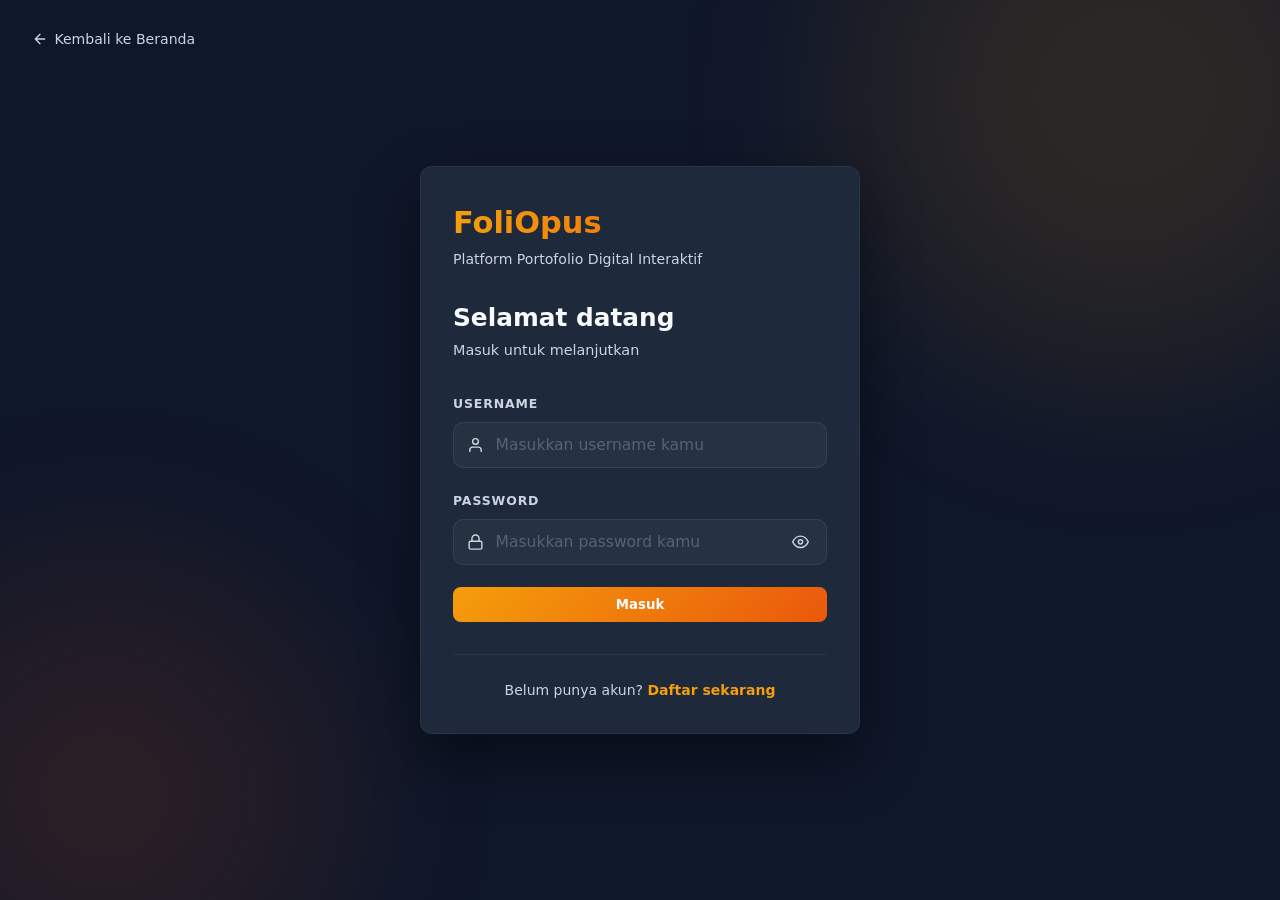
==== commit f11cfbf0: "Update" ====
--- a/admin/index.html
+++ b/admin/index.html
@@ -612,9 +612,9 @@
           </div>
         </section>
 
-      </div><!-- end page-container -->
+      </div>
     </main>
-  </div><!-- end admin-app -->
+  </div>
 
   <!-- PROJECT MODAL -->
   <div class="modal-overlay" id="project-modal" hidden>
@@ -664,7 +664,6 @@
     </div>
   </div>
 
-  <!-- TOAST -->
   <div id="toast-container" class="toast-container"></div>
 
   <script src="script.js"></script>
--- a/admin/style.css
+++ b/admin/style.css
@@ -35,6 +35,10 @@
 }
 
 *, *::before, *::after { box-sizing: border-box; margin: 0; padding: 0; }
+
+[hidden] {
+  display: none !important;
+}
 
 html { font-size: 15px; scroll-behavior: smooth; }
 
